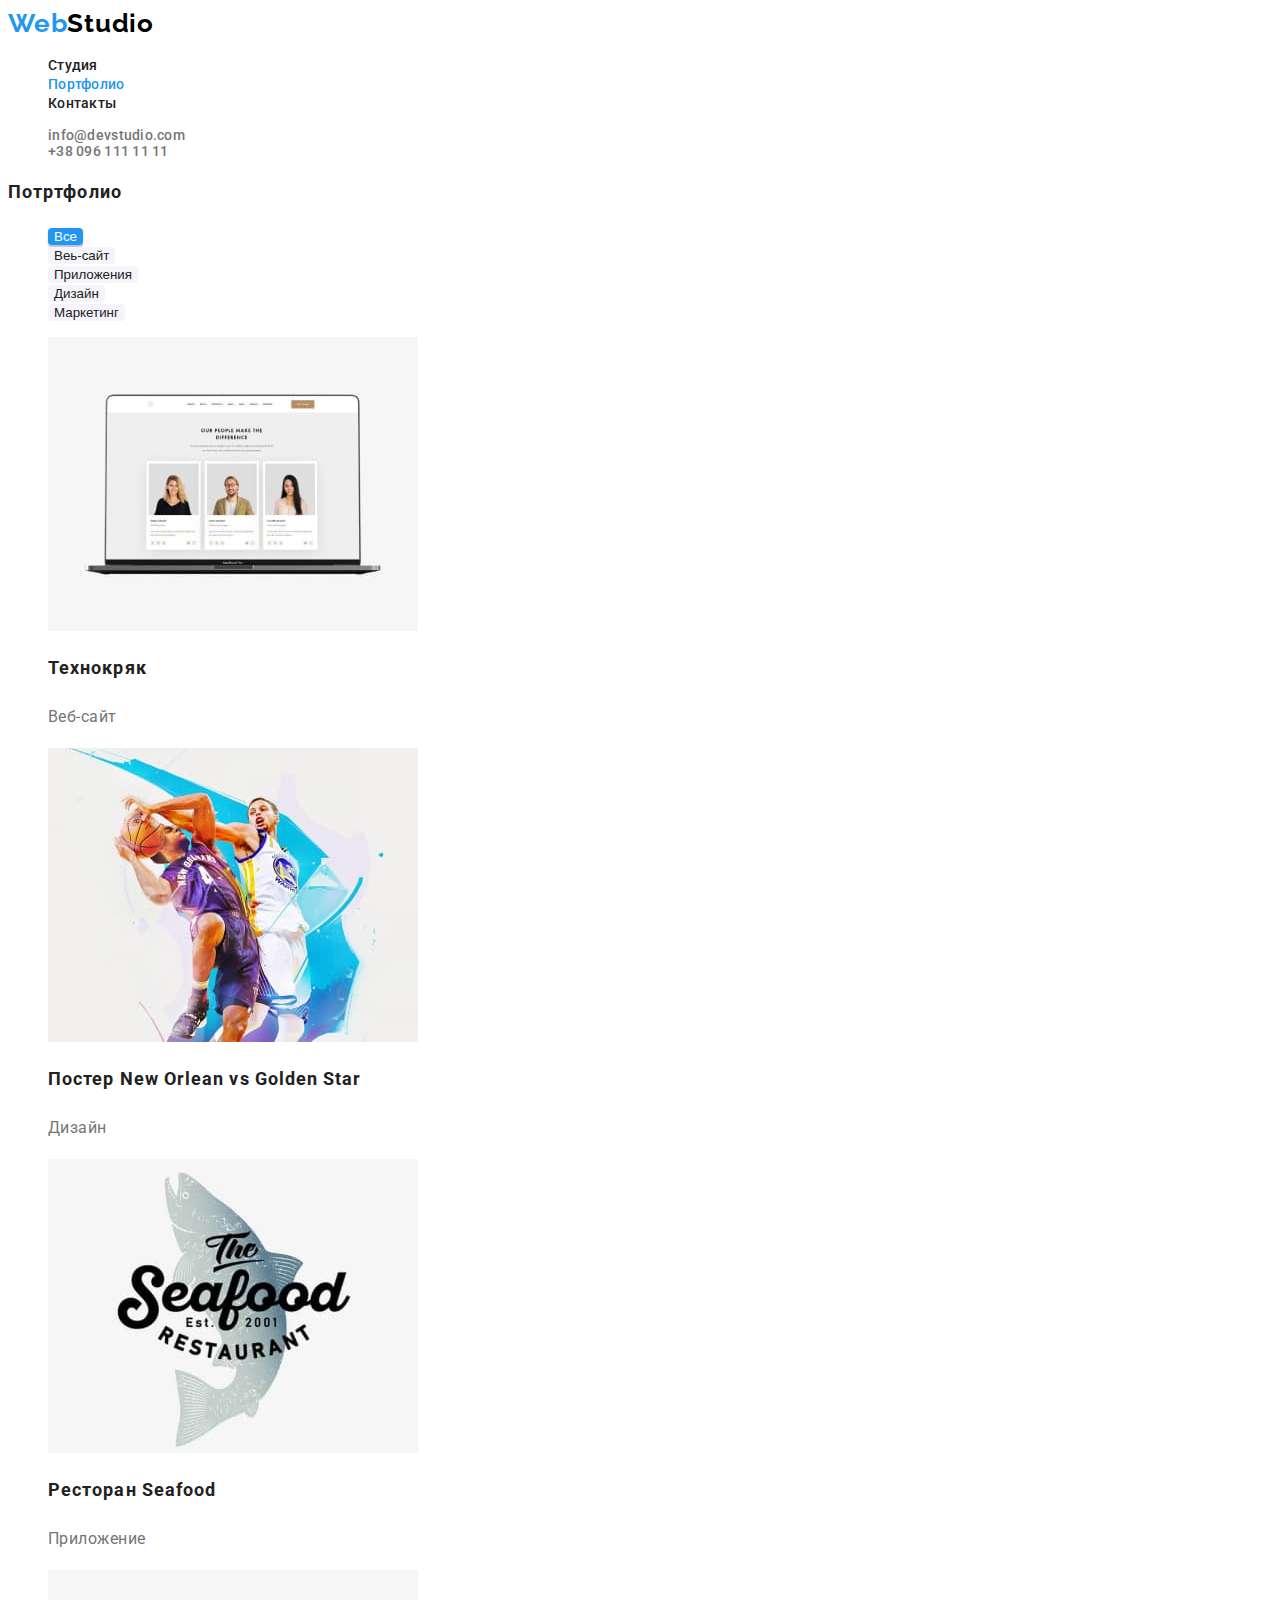
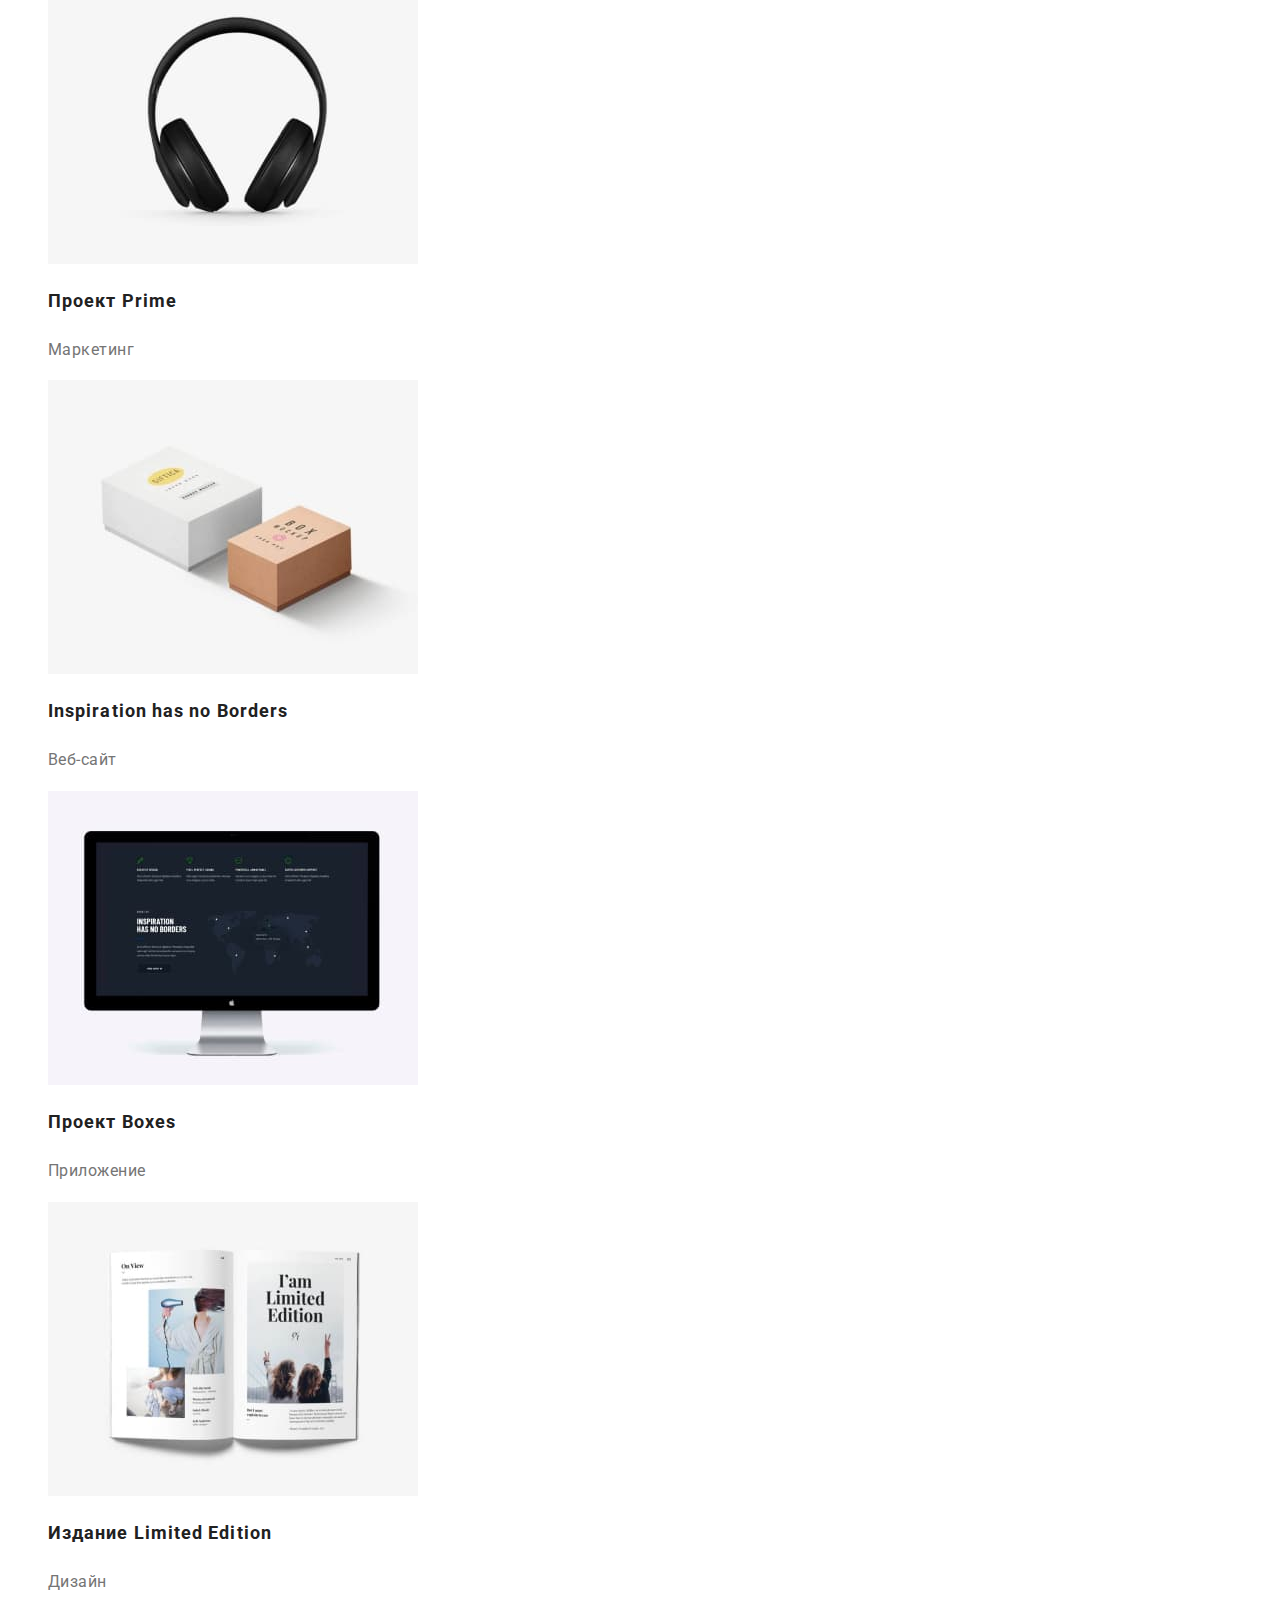
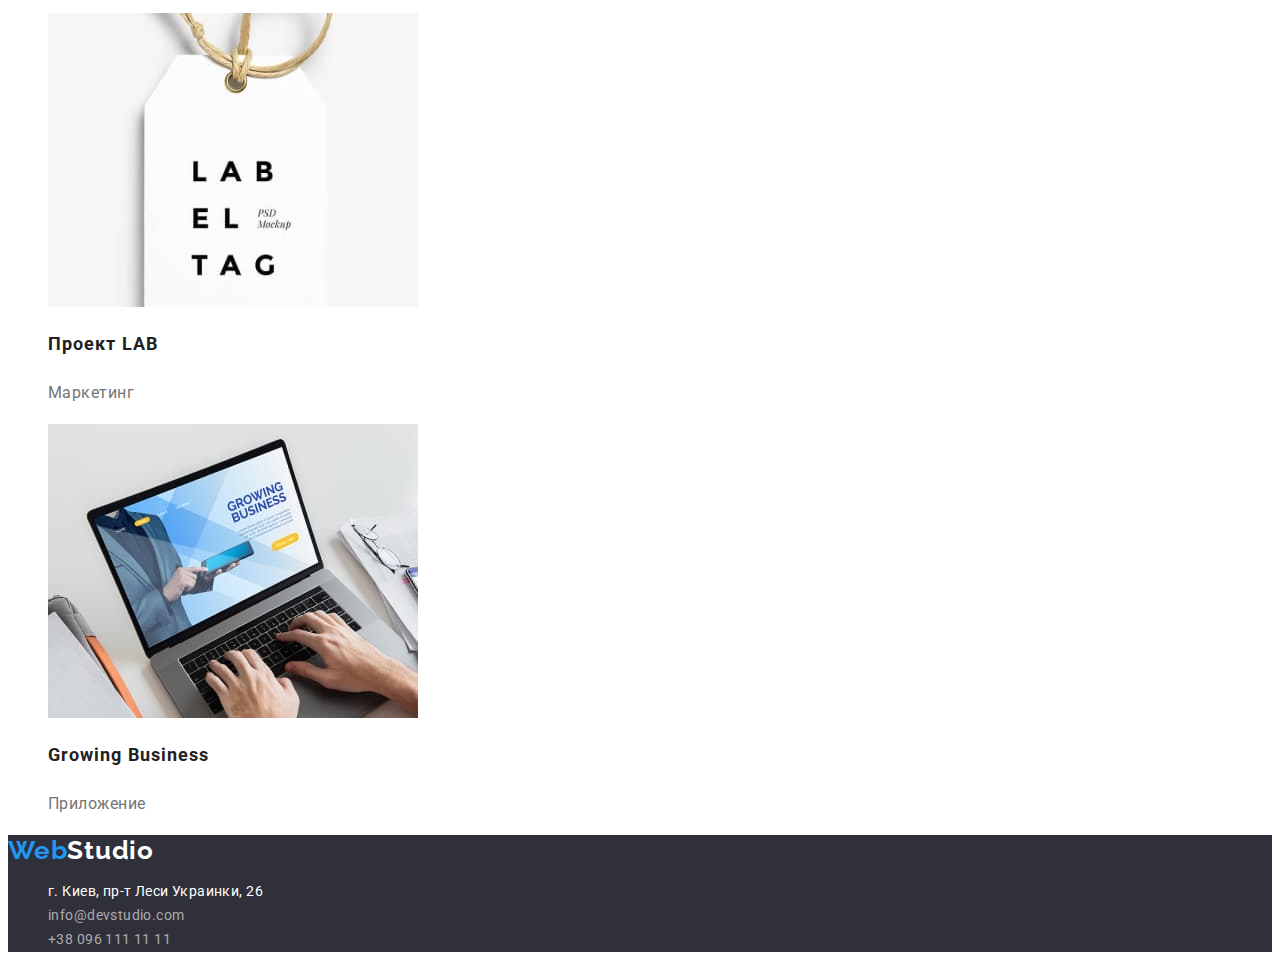
==== portfolio.html @ d1b80192 "Создает клон goit-markup-hw-02" ====
<!DOCTYPE html>
<html lang="en">

<head>
    <meta charset="UTF-8">
    <meta http-equiv="X-UA-Compatible" content="IE=edge">
    <meta name="viewport" content="width=device-width, initial-scale=1.0">
    <title>Document</title>

    <link rel="preconnect" href="https://fonts.googleapis.com">
    <link rel="preconnect" href="https://fonts.gstatic.com" crossorigin>
    <link href="https://fonts.googleapis.com/css2?family=Raleway:wght@700&family=Roboto:wght@400;500;700;900&display=swap" rel="stylesheet">


    <link rel="stylesheet" href="./css/styles.css">

</head>

<body>
    <!-- Menu-->
    <header class="page-header">
        <nav>

            <a href="./index.html" class="logo link"><span class="blue-logo">Web</span>Studio</a>

            <ul class="site-nav list">
                <li><a href="./index.html" class="link">Студия</a></li>
                <li><a href="./portfolio.html" class="link current">Портфолио</a></li>
                <li><a href="#" class="link">Контакты</a></li>
            </ul>
        </nav>

        <ul class="auth-nav list">
            <li><a href="mailto:info@devstudio.com" class="link">info@devstudio.com</a></li>
            <li><a href="tel:+380961111111" class="link">+38 096 111 11 11</a></li>
        </ul>

    </header>

    <main>
        <section class="portfolio">
            <h1 class="title">Потртфолио</h1>
            <ul class="list">
                <li><button type="button" class="button current secondary">Все</button></li>
                <li><button type="button" class="button secondary">Веь-сайт</button></li>
                <li><button type="button" class="button secondary">Приложения</button></li>
                <li><button type="button" class="button secondary">Дизайн</button></li>
                <li><button type="button" class="button secondary">Маркетинг</button></li>
            </ul>
            <ul class="list">
                <li>
                    <a href="" class="link">
                        <img src="./img/portfolio/img-p.jpg" alt="Технокряк">
                        <h2 class="title">Технокряк</h2>
                        <p class="section-text">Веб-сайт</p>
                    </a>

                </li>
                <li>
                    <a href="" class="link">
                        <img src="./img/portfolio/img-p1.jpg" alt="Постер New Orlean vs Golden Star">
                        <h2 class="title">Постер New Orlean vs Golden Star</h2>
                        <p class="section-text">Дизайн</p>
                    </a>

                </li>
                <li>
                    <a href="" class="link">
                        <img src="./img/portfolio/img-p2.jpg" alt="Ресторан Seafood">
                        <h2 class="title">Ресторан Seafood</h2>
                        <p class="section-text">Приложение</p>
                    </a>

                </li>
                <li>
                    <a href="" class="link">
                        <img src="./img/portfolio/img-p3.jpg" alt="Проект Prime">
                        <h2 class="title">Проект Prime</h2>
                        <p class="section-text">Маркетинг</p>
                    </a>
                </li>


                <li>
                    <a href="" class="link">
                        <img src="./img/portfolio/img-p4.jpg" alt="Inspiration has no Borders">
                        <h2 class="title">Inspiration has no Borders</h2>
                        <p class="section-text">Веб-сайт</p>
                    </a>

                </li>
                <li>
                    <a href="" class="link">
                        <img src="./img/portfolio/img-p5.jpg" alt="Проект Boxes">
                        <h2 class="title">Проект Boxes</h2>
                        <p class="section-text">Приложение</p>
                    </a>

                </li>
                <li>
                    <a href="" class="link">
                        <img src="./img/portfolio/img-p6.jpg" alt="Издание Limited Edition">
                        <h2 class="title">Издание Limited Edition</h2>
                        <p class="section-text">Дизайн</p>
                    </a>
                </li>
                <li>
                    <a href="" class="link">
                        <img src="./img/portfolio/img-p7.jpg" alt="Проект LAB">
                        <h2 class="title">Проект LAB</h2>
                        <p class="section-text">Маркетинг</p>
                    </a>
                </li>
                <li>
                    <a href="" class="link">
                        <img src="./img/portfolio/img-p8.jpg" alt="Growing Business">
                        <h2 class="title">Growing Business</h2>
                        <p class="section-text">Приложение</p>

                    </a>
                </li>
            </ul>
        </section>
    </main>

    <!-- Footer-->
    <footer class="footer">
        <a href="./index.html" class="logo link"><span class="blue-logo">Web</span>Studio</a>
        <address>
            <ul class="footer list">
                <li><a href="https://goo.gl/maps/hwr6JyE6x6DrGfeN8" class="link link-address">г. Киев, пр-т Леси Украинки, 26</a></li>
                <li><a href="mailto:info@devstudio.com" class="link">info@devstudio.com</a></li>
                <li><a href="tel:+380961111111" class="link">+38 096 111 11 11</a></li>
            </ul>
        </address>
    </footer>

</body>

</html>
---- css/styles.css ----
/* Цвет основного текста   #757575; */


/* Вторичный цвет текста  #212121; */


/* Акцент  #2196F3; */


/* Фон  #E5E5E5; */


/* Вторичный фон #F5F4FA; */


/*  Raleway 700 Roboto 400 500 700 bold 900 */


/* Цвет кнопок - вторичный #F5F4FA; */

:root {
    --text-primary-color: #757575;
    --text-title-color: #212121;
    --text-secondary-color: #212121;
    --accent-color: #2196F3;
    --white-color: #ffffff;
    --bac-secondary-color: #F5F4FA;
    --batton-primary-color: #2196F3;
    --batton-secondary-color: #F5F4FA;
}

body {
    background-color: var(--white-color);
    color: var(--text-primary-color);
    font-family: 'Roboto', sans-serif;
}

.list {
    list-style: none;
}

.link {
    text-decoration: none
}


/* Header */


/* Logo */

.logo {
    color: #000000;
    font-family: 'Raleway', sans-serif;
    font-weight: 700;
    font-size: 26px;
    line-height: 1.2;
    letter-spacing: 0.03em;
}

.logo .blue-logo {
    color: var(--accent-color);
}

.logo:hover,
.logo:focus {
    color: var(--accent-color);
}


/* Header */


/* Site nav */

.site-nav .link {
    color: var(--text-secondary-color);
    font-weight: 500;
    font-size: 14px;
    line-height: 1.14;
    letter-spacing: 0.02em;
}

.site-nav .link:hover,
.site-nav .link:focus {
    color: var(--accent-color);
}

.site-nav .link.current {
    color: var(--accent-color);
    cursor: pointer
}


/* Auth-nav */

.auth-nav {
    font-weight: 500;
    font-size: 14px;
    line-height: 1.14;
    letter-spacing: 0.02em;
}

.auth-nav .link {
    color: var(--text-primary-color);
}

.auth-nav .link:hover,
.auth-nav .link:focus {
    color: var(--accent-color);
}


/* Hero */

.hero .hero-title {
    background-color: #000000;
    color: var(--white-color);
    font-weight: 900;
    font-size: 44px;
    line-height: 1.36;
    text-align: center;
    letter-spacing: 0.06em;
    text-transform: uppercase;
}


/* Section */

.section .section-title {
    color: var(--text-title-color);
    font-weight: 700;
    font-size: 36px;
    line-height: 1.17;
    text-align: center;
    letter-spacing: 0.03em;
}


/* Advantages */

.advantages .title {
    color: var(--text-title-color);
    font-weight: 700;
    font-size: 14px;
    line-height: 1.14;
    letter-spacing: 0.03em;
    text-transform: uppercase;
}

.section.advantages .section-text {
    color: var(--text-primary-color);
    font-size: 14px;
    line-height: 1.71;
    letter-spacing: 0.03em;
}


/* Team */

.team {
    background-color: var(--bac-secondary-color);
}

.name-text {
    color: var(--text-secondary-color);
    font-weight: 500;
    font-size: 16px;
    line-height: 1.18;
    letter-spacing: 0.03em;
}

.section.team .section-text {
    color: var(--text-primary-color);
    font-size: 16px;
    line-height: 1.18;
    letter-spacing: 0.03em;
}


/* Button */

.button.primary:hover,
.button.primary:focus,
.button.primary:active,
.button {
    background-color: var(--batton-secondary-color);
    color: var(--text-secondary-color);
    border: 0;
    border-radius: 4px;
}

.button:hover,
.button:focus,
.button:active,
.button.primary {
    background-color: var(--batton-primary-color);
    color: var(--white-color);
    cursor: pointer;
}

.button.secondary:hover,
.button.secondary:focus,
.button.secondary:active,
.button.current.secondary {
    box-shadow: 0px 3px 1px rgba(0, 0, 0, 0.1), 0px 1px 2px rgba(0, 0, 0, 0.08), 0px 2px 2px rgba(0, 0, 0, 0.12);
    border-radius: 4px;
}


/* Footer */

.footer {
    background-color: #2F303A;
    color: var(--white-color);
}

.footer .logo.link {
    color: var(--white-color);
}

.footer .link {
    color: rgba(255, 255, 255, 0.6);
}

.footer .link.link-address {
    color: var(--white-color);
}

.footer.list {
    font-style: normal;
    font-size: 14px;
    line-height: 1.71;
    letter-spacing: 0.03em;
}

.footer .link:hover,
.footer .link:focus {
    color: var(--accent-color);
}


/* Portfolio */

.portfolio .current {
    background-color: var(--accent-color);
    color: var(--white-color);
    cursor: pointer
}

.portfolio .title {
    color: var(--text-title-color);
    font-weight: 700;
    font-size: 18px;
    line-height: 2;
    letter-spacing: 0.06em;
}

.portfolio .section-text {
    color: var(--text-primary-color);
    font-size: 16px;
    line-height: 1.87;
    letter-spacing: 0.03em;
}
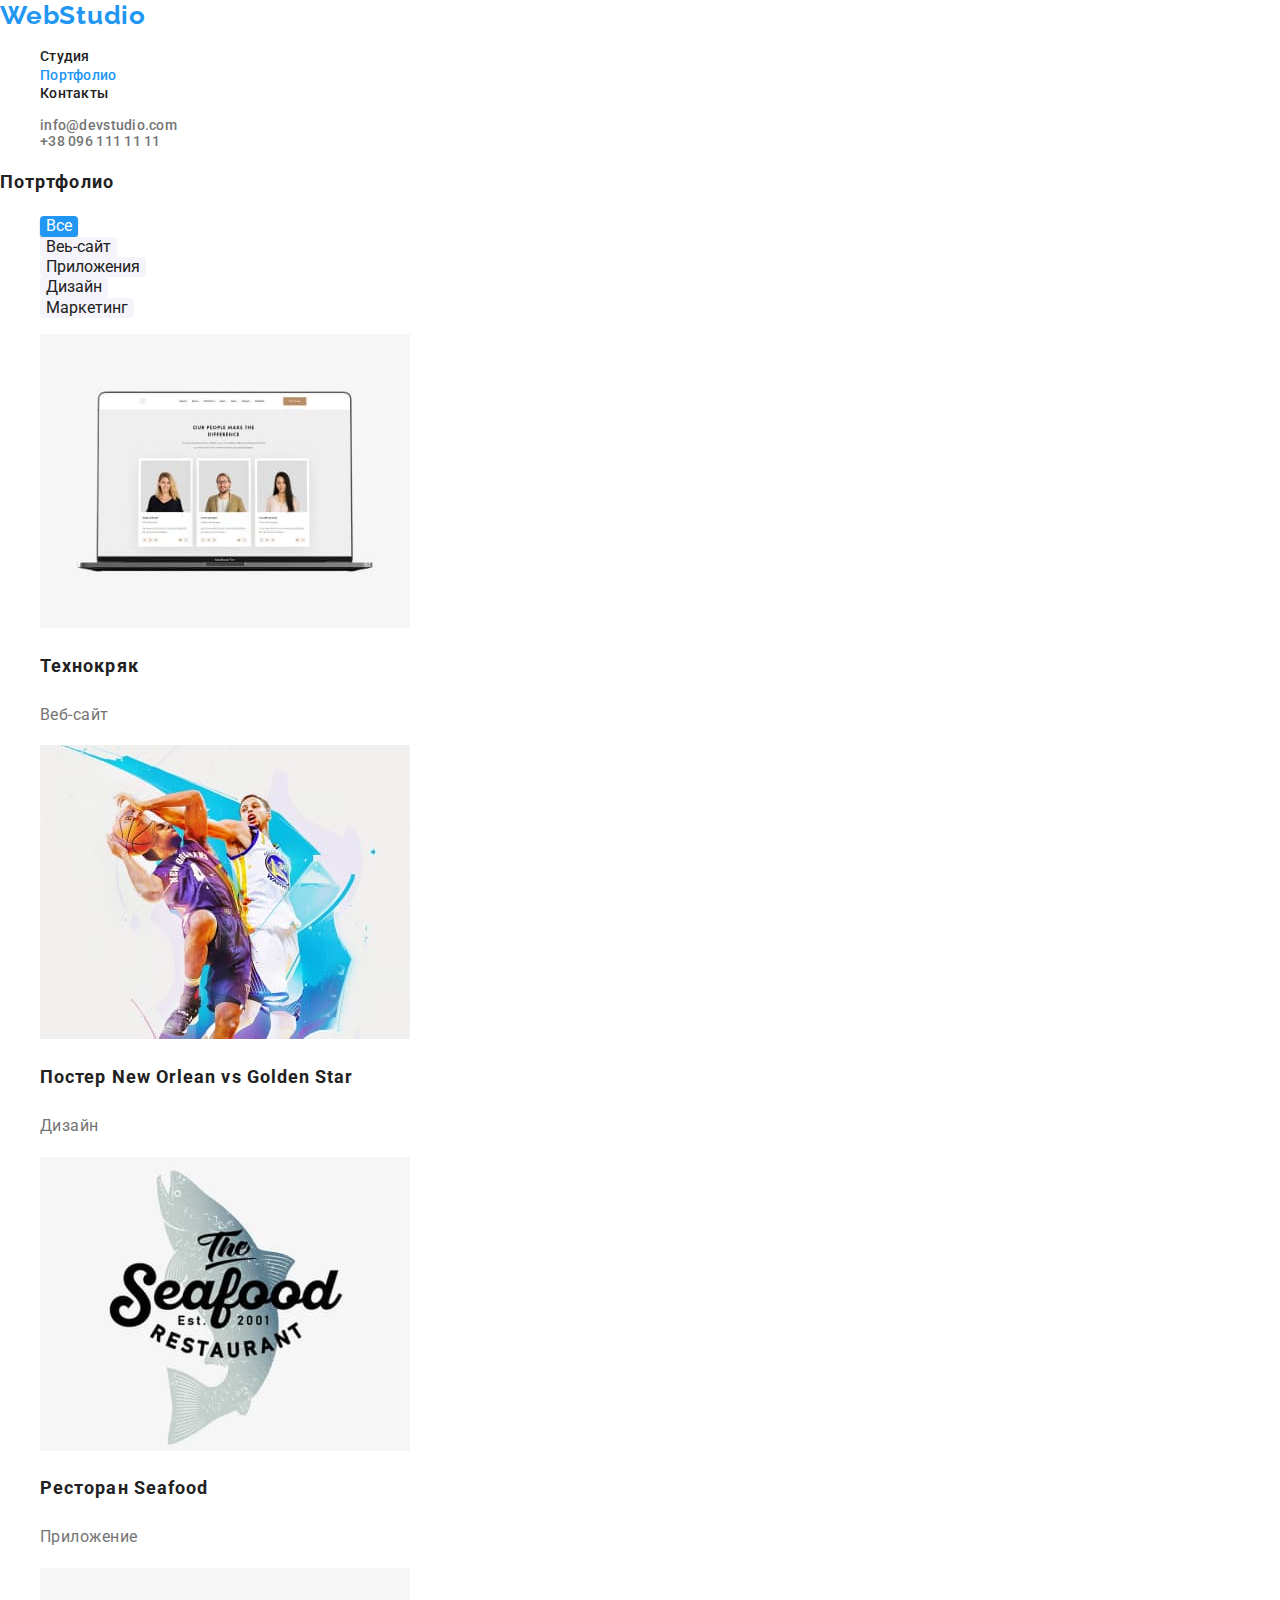
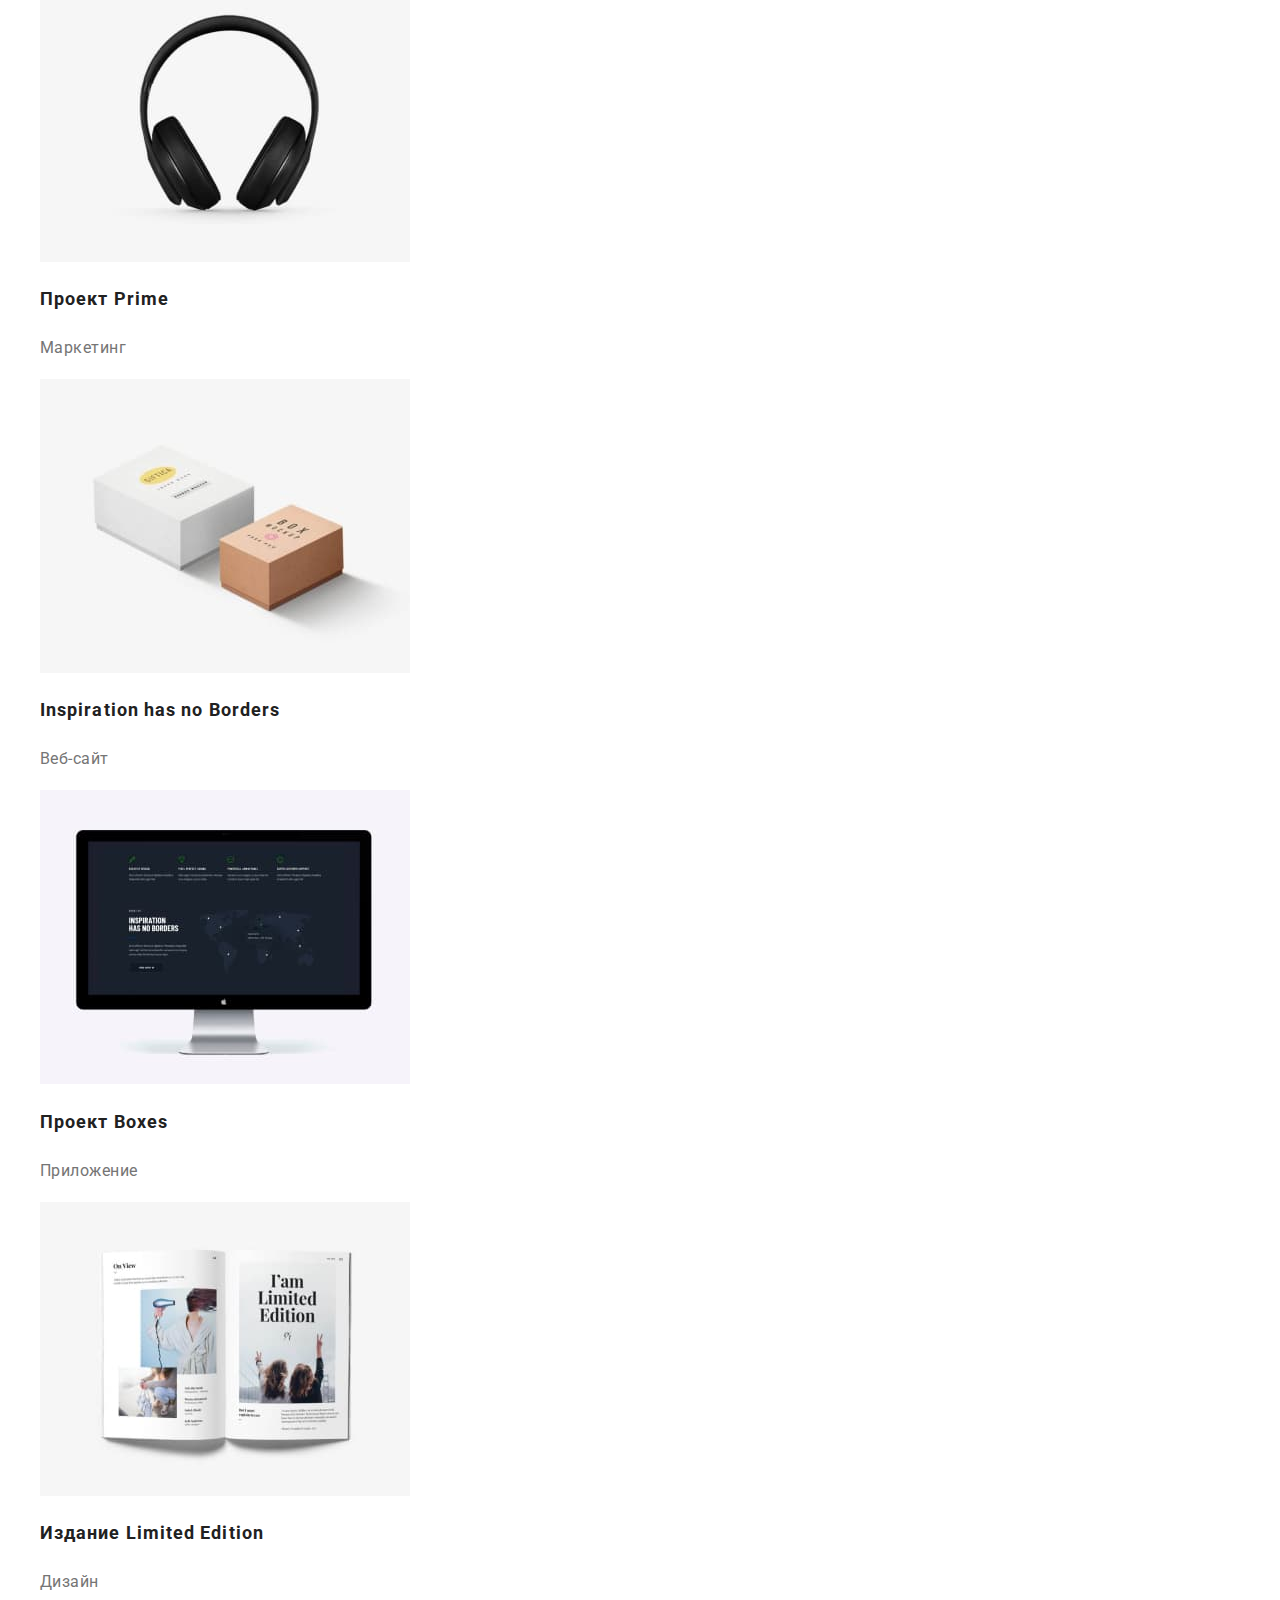
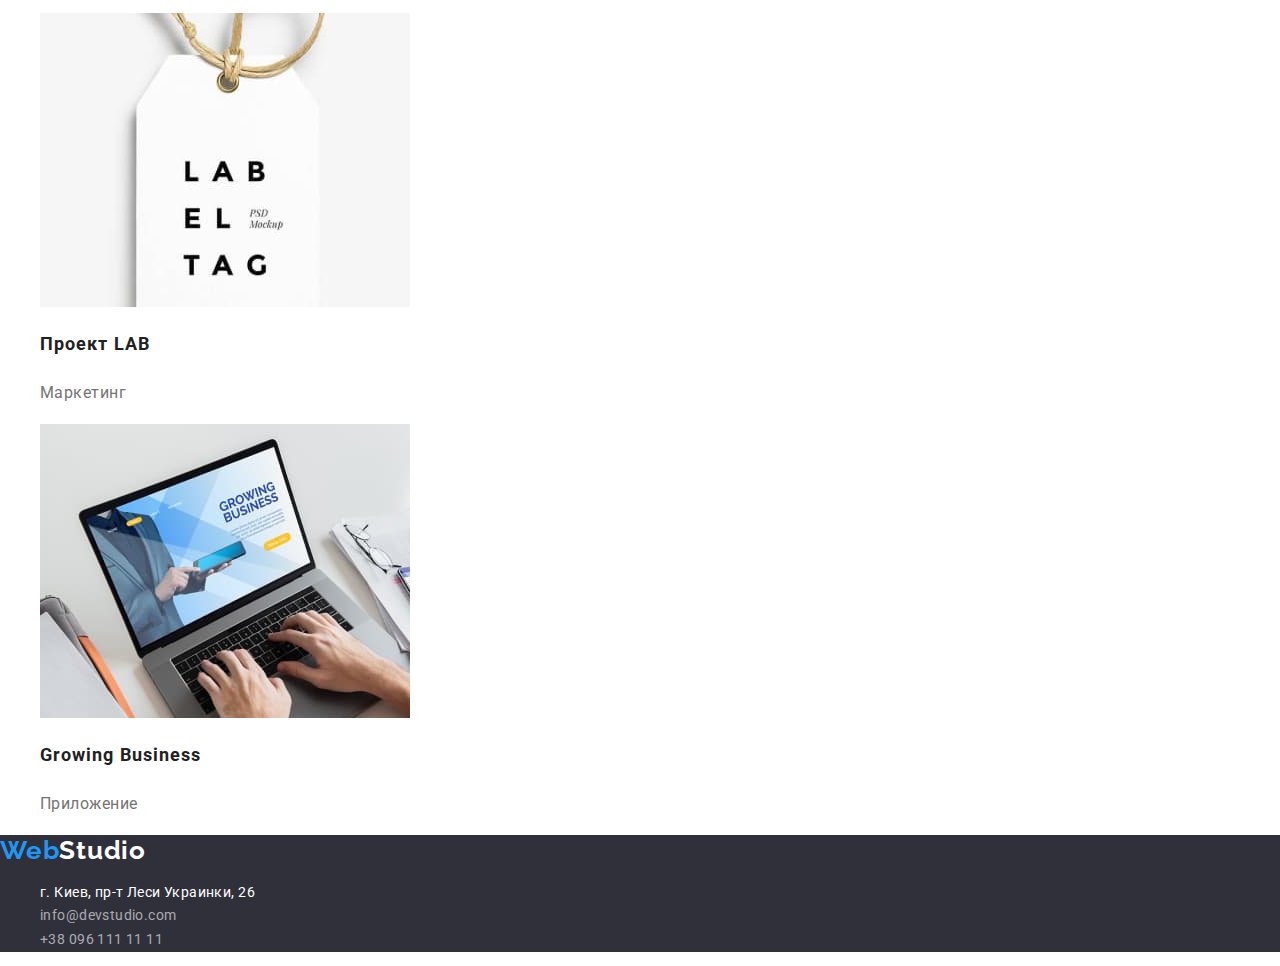
==== commit 3dab1576: "Добавляет элементы и классы" ====
--- a/portfolio.html
+++ b/portfolio.html
@@ -11,6 +11,7 @@
     <link rel="preconnect" href="https://fonts.gstatic.com" crossorigin>
     <link href="https://fonts.googleapis.com/css2?family=Raleway:wght@700&family=Roboto:wght@400;500;700;900&display=swap" rel="stylesheet">
 
+    <link rel="stylesheet" href="https://cdnjs.cloudflare.com/ajax/libs/modern-normalize/1.1.0/modern-normalize.min.css">
 
     <link rel="stylesheet" href="./css/styles.css">
 
@@ -19,120 +20,127 @@
 <body>
     <!-- Menu-->
     <header class="page-header">
-        <nav>
+        <div class="container flex">
+            <nav class="nav-flex">
+                <a href="./index.html" class="logo link"><span class="blue-logo">Web</span>Studio</a>
+                <ul class="site-nav list">
+                    <li class="item"><a href="./index.html" class="link">Студия</a></li>
+                    <li class="item"><a href="./portfolio.html" class="link current">Портфолио</a></li>
+                    <li class="item"><a href="#" class="link">Контакты</a></li>
+                </ul>
+            </nav>
+            <ul class="auth-nav list">
+                <li class="iteam"><a href="mailto:info@devstudio.com" class="link">info@devstudio.com</a></li>
+                <li class="iteam"><a href="tel:+380961111111" class="link">+38 096 111 11 11</a></li>
+            </ul>
 
-            <a href="./index.html" class="logo link"><span class="blue-logo">Web</span>Studio</a>
-
-            <ul class="site-nav list">
-                <li><a href="./index.html" class="link">Студия</a></li>
-                <li><a href="./portfolio.html" class="link current">Портфолио</a></li>
-                <li><a href="#" class="link">Контакты</a></li>
-            </ul>
-        </nav>
-
-        <ul class="auth-nav list">
-            <li><a href="mailto:info@devstudio.com" class="link">info@devstudio.com</a></li>
-            <li><a href="tel:+380961111111" class="link">+38 096 111 11 11</a></li>
-        </ul>
+        </div>
 
     </header>
 
+    <!-- Main -->
     <main>
         <section class="portfolio">
-            <h1 class="title">Потртфолио</h1>
-            <ul class="list">
-                <li><button type="button" class="button current secondary">Все</button></li>
-                <li><button type="button" class="button secondary">Веь-сайт</button></li>
-                <li><button type="button" class="button secondary">Приложения</button></li>
-                <li><button type="button" class="button secondary">Дизайн</button></li>
-                <li><button type="button" class="button secondary">Маркетинг</button></li>
-            </ul>
-            <ul class="list">
-                <li>
-                    <a href="" class="link">
-                        <img src="./img/portfolio/img-p.jpg" alt="Технокряк">
-                        <h2 class="title">Технокряк</h2>
-                        <p class="section-text">Веб-сайт</p>
-                    </a>
+            <div class="container">
+                <h1 class="title">Потртфолио</h1>
+                <ul class="list flex">
+                    <li><button type="button" class="button current secondary">Все</button></li>
+                    <li><button type="button" class="button secondary">Веь-сайт</button></li>
+                    <li><button type="button" class="button secondary">Приложения</button></li>
+                    <li><button type="button" class="button secondary">Дизайн</button></li>
+                    <li><button type="button" class="button secondary">Маркетинг</button></li>
+                </ul>
+                <ul class="list flex">
+                    <li class="iteam">
+                        <a href="" class="link">
+                            <img src="./img/portfolio/img-p.jpg" alt="Технокряк">
+                            <h2 class="title">Технокряк</h2>
+                            <p class="section-text">Веб-сайт</p>
+                        </a>
 
-                </li>
-                <li>
-                    <a href="" class="link">
-                        <img src="./img/portfolio/img-p1.jpg" alt="Постер New Orlean vs Golden Star">
-                        <h2 class="title">Постер New Orlean vs Golden Star</h2>
-                        <p class="section-text">Дизайн</p>
-                    </a>
+                    </li>
+                    <li class="iteam">
+                        <a href="" class="link">
+                            <img src="./img/portfolio/img-p1.jpg" alt="Постер New Orlean vs Golden Star">
+                            <h2 class="title">Постер New Orlean vs Golden Star</h2>
+                            <p class="section-text">Дизайн</p>
+                        </a>
 
-                </li>
-                <li>
-                    <a href="" class="link">
-                        <img src="./img/portfolio/img-p2.jpg" alt="Ресторан Seafood">
-                        <h2 class="title">Ресторан Seafood</h2>
-                        <p class="section-text">Приложение</p>
-                    </a>
+                    </li>
+                    <li class="iteam">
+                        <a href="" class="link">
+                            <img src="./img/portfolio/img-p2.jpg" alt="Ресторан Seafood">
+                            <h2 class="title">Ресторан Seafood</h2>
+                            <p class="section-text">Приложение</p>
+                        </a>
 
-                </li>
-                <li>
-                    <a href="" class="link">
-                        <img src="./img/portfolio/img-p3.jpg" alt="Проект Prime">
-                        <h2 class="title">Проект Prime</h2>
-                        <p class="section-text">Маркетинг</p>
-                    </a>
-                </li>
+                    </li>
+                    <li class="iteam">
+                        <a href="" class="link">
+                            <img src="./img/portfolio/img-p3.jpg" alt="Проект Prime">
+                            <h2 class="title">Проект Prime</h2>
+                            <p class="section-text">Маркетинг</p>
+                        </a>
+                    </li>
 
 
-                <li>
-                    <a href="" class="link">
-                        <img src="./img/portfolio/img-p4.jpg" alt="Inspiration has no Borders">
-                        <h2 class="title">Inspiration has no Borders</h2>
-                        <p class="section-text">Веб-сайт</p>
-                    </a>
+                    <li class="iteam">
+                        <a href="" class="link">
+                            <img src="./img/portfolio/img-p4.jpg" alt="Inspiration has no Borders">
+                            <h2 class="title">Inspiration has no Borders</h2>
+                            <p class="section-text">Веб-сайт</p>
+                        </a>
 
-                </li>
-                <li>
-                    <a href="" class="link">
-                        <img src="./img/portfolio/img-p5.jpg" alt="Проект Boxes">
-                        <h2 class="title">Проект Boxes</h2>
-                        <p class="section-text">Приложение</p>
-                    </a>
+                    </li>
+                    <li class="iteam">
+                        <a href="" class="link">
+                            <img src="./img/portfolio/img-p5.jpg" alt="Проект Boxes">
+                            <h2 class="title">Проект Boxes</h2>
+                            <p class="section-text">Приложение</p>
+                        </a>
 
-                </li>
-                <li>
-                    <a href="" class="link">
-                        <img src="./img/portfolio/img-p6.jpg" alt="Издание Limited Edition">
-                        <h2 class="title">Издание Limited Edition</h2>
-                        <p class="section-text">Дизайн</p>
-                    </a>
-                </li>
-                <li>
-                    <a href="" class="link">
-                        <img src="./img/portfolio/img-p7.jpg" alt="Проект LAB">
-                        <h2 class="title">Проект LAB</h2>
-                        <p class="section-text">Маркетинг</p>
-                    </a>
-                </li>
-                <li>
-                    <a href="" class="link">
-                        <img src="./img/portfolio/img-p8.jpg" alt="Growing Business">
-                        <h2 class="title">Growing Business</h2>
-                        <p class="section-text">Приложение</p>
+                    </li>
+                    <li class="iteam">
+                        <a href="" class="link">
+                            <img src="./img/portfolio/img-p6.jpg" alt="Издание Limited Edition">
+                            <h2 class="title">Издание Limited Edition</h2>
+                            <p class="section-text">Дизайн</p>
+                        </a>
+                    </li>
+                    <li class="iteam">
+                        <a href="" class="link">
+                            <img src="./img/portfolio/img-p7.jpg" alt="Проект LAB">
+                            <h2 class="title">Проект LAB</h2>
+                            <p class="section-text">Маркетинг</p>
+                        </a>
+                    </li>
+                    <li class="iteam">
+                        <a href="" class="link">
+                            <img src="./img/portfolio/img-p8.jpg" alt="Growing Business">
+                            <h2 class="title">Growing Business</h2>
+                            <p class="section-text">Приложение</p>
 
-                    </a>
-                </li>
-            </ul>
+                        </a>
+                    </li>
+                </ul>
+
+            </div>
         </section>
     </main>
 
     <!-- Footer-->
     <footer class="footer">
-        <a href="./index.html" class="logo link"><span class="blue-logo">Web</span>Studio</a>
-        <address>
+        <div class="container">
+            <a href="./index.html" class="logo link"><span class="blue-logo">Web</span>Studio</a>
+            <address>
             <ul class="footer list">
                 <li><a href="https://goo.gl/maps/hwr6JyE6x6DrGfeN8" class="link link-address">г. Киев, пр-т Леси Украинки, 26</a></li>
                 <li><a href="mailto:info@devstudio.com" class="link">info@devstudio.com</a></li>
                 <li><a href="tel:+380961111111" class="link">+38 096 111 11 11</a></li>
             </ul>
         </address>
+
+        </div>
     </footer>
 
 </body>
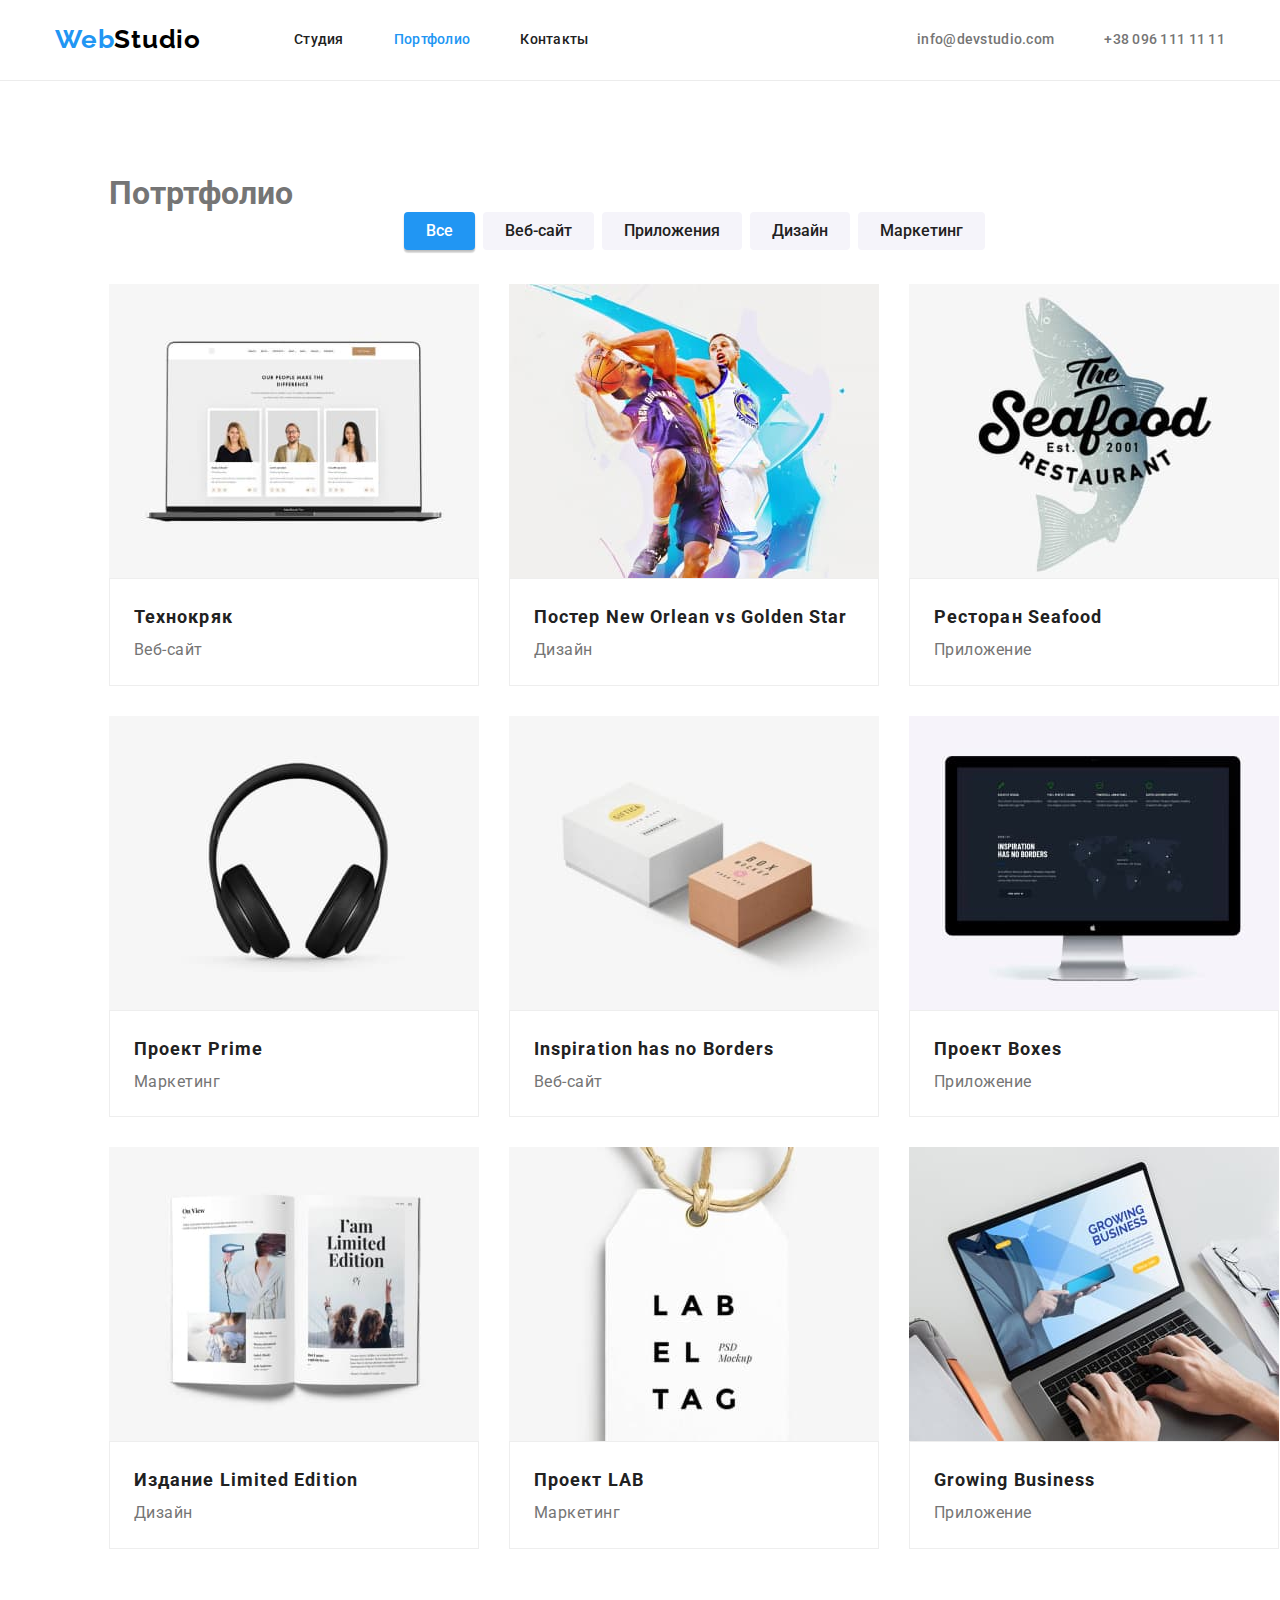
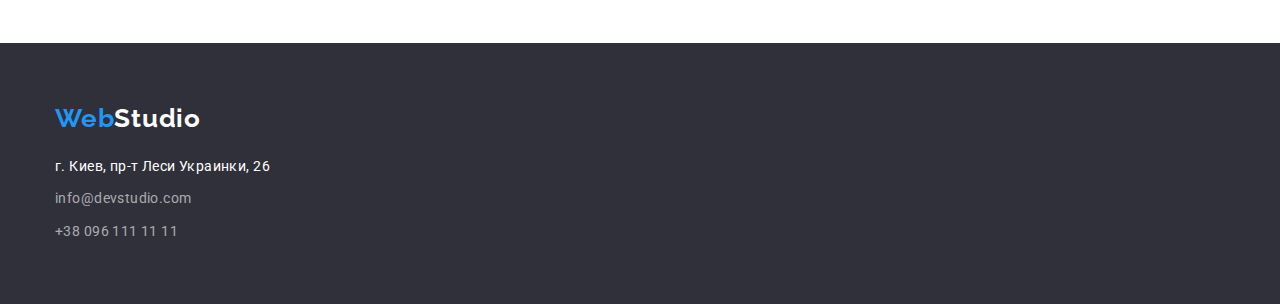
==== commit eaa6b36e: "Обновляет селекторы" ====
--- a/portfolio.html
+++ b/portfolio.html
@@ -15,7 +15,11 @@
 
     <link rel="stylesheet" href="./css/styles.css">
 
+
+
 </head>
+
+
 
 <body>
     <!-- Menu-->
@@ -40,85 +44,103 @@
 
     <!-- Main -->
     <main>
-        <section class="portfolio">
+        <section class="section">
             <div class="container">
                 <h1 class="title">Потртфолио</h1>
-                <ul class="list flex">
-                    <li><button type="button" class="button current secondary">Все</button></li>
-                    <li><button type="button" class="button secondary">Веь-сайт</button></li>
-                    <li><button type="button" class="button secondary">Приложения</button></li>
-                    <li><button type="button" class="button secondary">Дизайн</button></li>
-                    <li><button type="button" class="button secondary">Маркетинг</button></li>
+                <ul class="filter">
+                    <li class="filter-iteam"><button type="button" class="button current secondary">Все</button></li>
+                    <li class="filter-iteam"><button type="button" class="button secondary">Веб-сайт</button></li>
+                    <li class="filter-iteam"><button type="button" class="button secondary">Приложения</button></li>
+                    <li class="filter-iteam"><button type="button" class="button secondary">Дизайн</button></li>
+                    <li class="filter-iteam"><button type="button" class="button secondary">Маркетинг</button></li>
                 </ul>
-                <ul class="list flex">
+                <ul class="gallery">
                     <li class="iteam">
                         <a href="" class="link">
-                            <img src="./img/portfolio/img-p.jpg" alt="Технокряк">
-                            <h2 class="title">Технокряк</h2>
-                            <p class="section-text">Веб-сайт</p>
+                            <img src="./img/portfolio/img-p.jpg" alt="Технокряк" width="370px">
+                            <div class="gallery-desc">
+                                <h2 class="gallery-title">Технокряк</h2>
+                                <p class="gallery-text">Веб-сайт</p>
+                            </div>
                         </a>
 
                     </li>
                     <li class="iteam">
                         <a href="" class="link">
-                            <img src="./img/portfolio/img-p1.jpg" alt="Постер New Orlean vs Golden Star">
-                            <h2 class="title">Постер New Orlean vs Golden Star</h2>
-                            <p class="section-text">Дизайн</p>
+                            <img src="./img/portfolio/img-p1.jpg" alt="Постер New Orlean vs Golden Star" width="370px">
+                            <div class="gallery-desc">
+                                <h2 class="gallery-title">Постер New Orlean vs Golden Star</h2>
+                                <p class="gallery-text">Дизайн</p>
+                            </div>
                         </a>
 
                     </li>
                     <li class="iteam">
                         <a href="" class="link">
-                            <img src="./img/portfolio/img-p2.jpg" alt="Ресторан Seafood">
-                            <h2 class="title">Ресторан Seafood</h2>
-                            <p class="section-text">Приложение</p>
+                            <img src="./img/portfolio/img-p2.jpg" alt="Ресторан Seafood" width="370px">
+                            <div class="gallery-desc">
+                                <h2 class="gallery-title">Ресторан Seafood</h2>
+                                <p class="gallery-text">Приложение</p>
+                            </div>
                         </a>
 
                     </li>
                     <li class="iteam">
                         <a href="" class="link">
-                            <img src="./img/portfolio/img-p3.jpg" alt="Проект Prime">
-                            <h2 class="title">Проект Prime</h2>
-                            <p class="section-text">Маркетинг</p>
+                            <img src="./img/portfolio/img-p3.jpg" alt="Проект Prime" width="370px">
+                            <div class="gallery-desc">
+                                <h2 class="gallery-title">Проект Prime</h2>
+                                <p class="gallery-text">Маркетинг</p>
+                            </div>
                         </a>
                     </li>
 
 
                     <li class="iteam">
                         <a href="" class="link">
-                            <img src="./img/portfolio/img-p4.jpg" alt="Inspiration has no Borders">
-                            <h2 class="title">Inspiration has no Borders</h2>
-                            <p class="section-text">Веб-сайт</p>
+                            <img src="./img/portfolio/img-p4.jpg" alt="Inspiration has no Borders" width="370px">
+                            <div class="gallery-desc">
+                                <h2 class="gallery-title">Inspiration has no Borders</h2>
+                                <p class="gallery-text">Веб-сайт</p>
+                            </div>
                         </a>
 
                     </li>
                     <li class="iteam">
                         <a href="" class="link">
-                            <img src="./img/portfolio/img-p5.jpg" alt="Проект Boxes">
-                            <h2 class="title">Проект Boxes</h2>
-                            <p class="section-text">Приложение</p>
+                            <img src="./img/portfolio/img-p5.jpg" alt="Проект Boxes" width="370px">
+                            <div class="gallery-desc">
+                                <h2 class="gallery-title">Проект Boxes</h2>
+                                <p class="gallery-text">Приложение</p>
+                            </div>
                         </a>
 
                     </li>
                     <li class="iteam">
                         <a href="" class="link">
-                            <img src="./img/portfolio/img-p6.jpg" alt="Издание Limited Edition">
-                            <h2 class="title">Издание Limited Edition</h2>
-                            <p class="section-text">Дизайн</p>
+                            <img src="./img/portfolio/img-p6.jpg" alt="Издание Limited Edition" width="370px">
+                            <div class="gallery-desc">
+                                <h2 class="gallery-title">Издание Limited Edition</h2>
+                                <p class="gallery-text">Дизайн</p>
+                            </div>
                         </a>
                     </li>
                     <li class="iteam">
                         <a href="" class="link">
-                            <img src="./img/portfolio/img-p7.jpg" alt="Проект LAB">
-                            <h2 class="title">Проект LAB</h2>
-                            <p class="section-text">Маркетинг</p>
+                            <img src="./img/portfolio/img-p7.jpg" alt="Проект LAB" width="370px">
+                            <div class="gallery-desc">
+                                <h2 class="gallery-title">Проект LAB</h2>
+                                <p class="gallery-text">Маркетинг</p>
+                            </div>
                         </a>
                     </li>
                     <li class="iteam">
                         <a href="" class="link">
-                            <img src="./img/portfolio/img-p8.jpg" alt="Growing Business">
-                            <h2 class="title">Growing Business</h2>
-                            <p class="section-text">Приложение</p>
+                            <img src="./img/portfolio/img-p8.jpg" alt="Growing Business" width="370px">
+                            <div class="gallery-desc">
+                                <h2 class="gallery-title">Growing Business</h2>
+                                <p class="gallery-text">Приложение</p>
+                            </div>
 
                         </a>
                     </li>
@@ -132,13 +154,13 @@
     <footer class="footer">
         <div class="container">
             <a href="./index.html" class="logo link"><span class="blue-logo">Web</span>Studio</a>
-            <address>
-            <ul class="footer list">
-                <li><a href="https://goo.gl/maps/hwr6JyE6x6DrGfeN8" class="link link-address">г. Киев, пр-т Леси Украинки, 26</a></li>
-                <li><a href="mailto:info@devstudio.com" class="link">info@devstudio.com</a></li>
-                <li><a href="tel:+380961111111" class="link">+38 096 111 11 11</a></li>
-            </ul>
-        </address>
+            <address class="address">
+                <ul class="address-desc">
+                    <li class="address-item"><a href="https://goo.gl/maps/hwr6JyE6x6DrGfeN8" class="link link-address">г. Киев, пр-т Леси Украинки, 26</a></li>
+                    <li class="address-item"><a href="mailto:info@devstudio.com" class="link">info@devstudio.com</a></li>
+                    <li class="address-item"><a href="tel:+380961111111" class="link">+38 096 111 11 11</a></li>
+                </ul>
+            </address>
 
         </div>
     </footer>
--- a/css/styles.css
+++ b/css/styles.css
@@ -35,16 +35,39 @@
     font-family: 'Roboto', sans-serif;
 }
 
-.list {
+h1,
+h2,
+h3,
+p {
+    margin: 0;
+}
+
+ul {
+    padding: 0;
+    margin: 0;
     list-style: none;
+}
+
+img {
+    display: block;
+    width: 100%;
+    height: auto;
 }
 
 .link {
     text-decoration: none
 }
 
-
-/* Header */
+.container {
+    width: 1200px;
+    margin: 0 auto;
+    padding: 0 15px;
+    /* outline: 2px solid tomato; */
+}
+
+.flex {
+    display: flex;
+}
 
 
 /* Logo */
@@ -70,17 +93,42 @@
 
 /* Header */
 
+.page-header {
+    border-bottom: 1px solid #ECECEC;
+}
+
+.container.flex {
+    align-items: center;
+}
+
 
 /* Site nav */
 
-.site-nav .link {
-    color: var(--text-secondary-color);
+.site-nav {
+    display: flex;
+    margin-left: 93px;
     font-weight: 500;
     font-size: 14px;
     line-height: 1.14;
     letter-spacing: 0.02em;
 }
 
+.nav-flex {
+    display: flex;
+    align-items: center;
+}
+
+.site-nav .item:not(:last-child) {
+    margin-right: 50px;
+}
+
+.site-nav .link {
+    display: block;
+    padding-top: 32px;
+    padding-bottom: 32px;
+    color: var(--text-secondary-color);
+}
+
 .site-nav .link:hover,
 .site-nav .link:focus {
     color: var(--accent-color);
@@ -95,10 +143,16 @@
 /* Auth-nav */
 
 .auth-nav {
+    display: flex;
     font-weight: 500;
     font-size: 14px;
     line-height: 1.14;
     letter-spacing: 0.02em;
+    margin-left: auto;
+}
+
+.auth-nav>.iteam:first-child {
+    margin-right: 50px;
 }
 
 .auth-nav .link {
@@ -113,19 +167,32 @@
 
 /* Hero */
 
+.hero {
+    padding: 200px 0;
+    text-align: center;
+    background-color: #000000;
+}
+
 .hero .hero-title {
-    background-color: #000000;
-    color: var(--white-color);
+    color: var(--white-color);
+    width: 696px;
     font-weight: 900;
     font-size: 44px;
     line-height: 1.36;
-    text-align: center;
     letter-spacing: 0.06em;
     text-transform: uppercase;
+    margin-top: 0;
+    margin-bottom: 30px;
+    margin-left: auto;
+    margin-right: auto;
 }
 
 
 /* Section */
+
+.section {
+    padding: 94px;
+}
 
 .section .section-title {
     color: var(--text-title-color);
@@ -134,69 +201,137 @@
     line-height: 1.17;
     text-align: center;
     letter-spacing: 0.03em;
+    margin-top: 0;
+    margin-bottom: 50px;
 }
 
 
 /* Advantages */
 
-.advantages .title {
+.advantages {
+    display: flex;
+    justify-content: space-between;
+}
+
+.advantages-item {
+    width: 270px;
+    /* outline: 2px solid tomato; */
+}
+
+.advantages-title {
     color: var(--text-title-color);
     font-weight: 700;
     font-size: 14px;
     line-height: 1.14;
     letter-spacing: 0.03em;
     text-transform: uppercase;
-}
-
-.section.advantages .section-text {
+    margin-top: 0;
+    margin-bottom: 10px;
+}
+
+.advantages-text {
     color: var(--text-primary-color);
     font-size: 14px;
     line-height: 1.71;
     letter-spacing: 0.03em;
+    margin-top: 0;
+    margin-bottom: 0;
+}
+
+
+/* What are we doing */
+
+.doing {
+    display: flex;
+    padding-top: 0;
+}
+
+.doing-item:not(:last-child) {
+    margin-right: 30px;
 }
 
 
 /* Team */
 
 .team {
+    display: flex;
     background-color: var(--bac-secondary-color);
 }
 
-.name-text {
+.team-item {
+    box-shadow: 0px 1px 3px rgba(0, 0, 0, 0.12), 0px 1px 1px rgba(0, 0, 0, 0.14), 0px 2px 1px rgba(0, 0, 0, 0.2);
+    border-radius: 0px 0px 4px 4px;
+}
+
+.team-item:not(:last-child) {
+    margin-right: 30px;
+}
+
+.team-desc {
+    background: #FFFFFF;
+    padding: 30px 0;
+    text-align: center;
+}
+
+.team-title {
     color: var(--text-secondary-color);
     font-weight: 500;
     font-size: 16px;
     line-height: 1.18;
     letter-spacing: 0.03em;
-}
-
-.section.team .section-text {
+    margin-bottom: 10px;
+}
+
+.team-text {
     color: var(--text-primary-color);
     font-size: 16px;
     line-height: 1.18;
     letter-spacing: 0.03em;
+    margin-top: 0;
+    margin-bottom: 0;
 }
 
 
 /* Button */
+
+.button {
+    display: inline-block;
+    padding: 6px 22px;
+    background-color: var(--batton-secondary-color);
+    color: var(--text-secondary-color);
+    border: 0px solid transparent;
+    border-radius: 4px;
+    cursor: pointer;
+    font-weight: 500;
+    font-size: 16px;
+    line-height: 1.62;
+    text-decoration: none;
+    text-align: center;
+}
+
+.button:hover,
+.button:focus,
+.button:active {
+    background-color: var(--batton-primary-color);
+    color: var(--white-color);
+}
+
+.button.primary {
+    background-color: var(--batton-primary-color);
+    color: var(--white-color);
+    padding: 10px 32px;
+    font-weight: 700;
+    font-size: 16px;
+    line-height: 1.88;
+}
 
 .button.primary:hover,
 .button.primary:focus,
-.button.primary:active,
-.button {
+.button.primary:active {
     background-color: var(--batton-secondary-color);
-    color: var(--text-secondary-color);
-    border: 0;
-    border-radius: 4px;
-}
-
-.button:hover,
-.button:focus,
-.button:active,
-.button.primary {
-    background-color: var(--batton-primary-color);
-    color: var(--white-color);
+    color: var(--batton-primary-color);
     cursor: pointer;
+    padding: 10px 32px;
 }
 
 .button.secondary:hover,
@@ -204,7 +339,6 @@
 .button.secondary:active,
 .button.current.secondary {
     box-shadow: 0px 3px 1px rgba(0, 0, 0, 0.1), 0px 1px 2px rgba(0, 0, 0, 0.08), 0px 2px 2px rgba(0, 0, 0, 0.12);
-    border-radius: 4px;
 }
 
 
@@ -213,6 +347,8 @@
 .footer {
     background-color: #2F303A;
     color: var(--white-color);
+    padding-top: 60px;
+    padding-bottom: 60px;
 }
 
 .footer .logo.link {
@@ -223,17 +359,25 @@
     color: rgba(255, 255, 255, 0.6);
 }
 
+.address {
+    margin-top: 20px;
+}
+
 .footer .link.link-address {
     color: var(--white-color);
 }
 
-.footer.list {
+.address-desc {
     font-style: normal;
     font-size: 14px;
     line-height: 1.71;
     letter-spacing: 0.03em;
 }
 
+.address-item:not(:last-child) {
+    margin-bottom: 9px;
+}
+
 .footer .link:hover,
 .footer .link:focus {
     color: var(--accent-color);
@@ -242,23 +386,63 @@
 
 /* Portfolio */
 
-.portfolio .current {
+
+/* Filter */
+
+.filter {
+    display: flex;
+    justify-content: center;
+    margin-bottom: 34px;
+}
+
+.filter-iteam:not(:last-child) {
+    margin-right: 8px;
+}
+
+.filter .current {
     background-color: var(--accent-color);
     color: var(--white-color);
     cursor: pointer
 }
 
-.portfolio .title {
+
+/* Gallery */
+
+.gallery {
+    display: flex;
+    flex-wrap: wrap;
+}
+
+.gallery .iteam {
+    width: calc((100% - 60px) / 3);
+}
+
+.gallery .iteam:not(:nth-child(3n)) {
+    margin-right: 30px;
+}
+
+.gallery .iteam:not(:nth-last-child(-n+3)) {
+    margin-bottom: 30px;
+}
+
+.gallery-desc {
+    border: 1px solid #EEEEEE;
+    box-sizing: border-box;
+}
+
+.gallery-title {
     color: var(--text-title-color);
     font-weight: 700;
     font-size: 18px;
     line-height: 2;
     letter-spacing: 0.06em;
-}
-
-.portfolio .section-text {
+    margin: 20px 24px 0 24px;
+}
+
+.gallery-text {
     color: var(--text-primary-color);
     font-size: 16px;
     line-height: 1.87;
     letter-spacing: 0.03em;
+    margin: 0 24px 20px 24px;
 }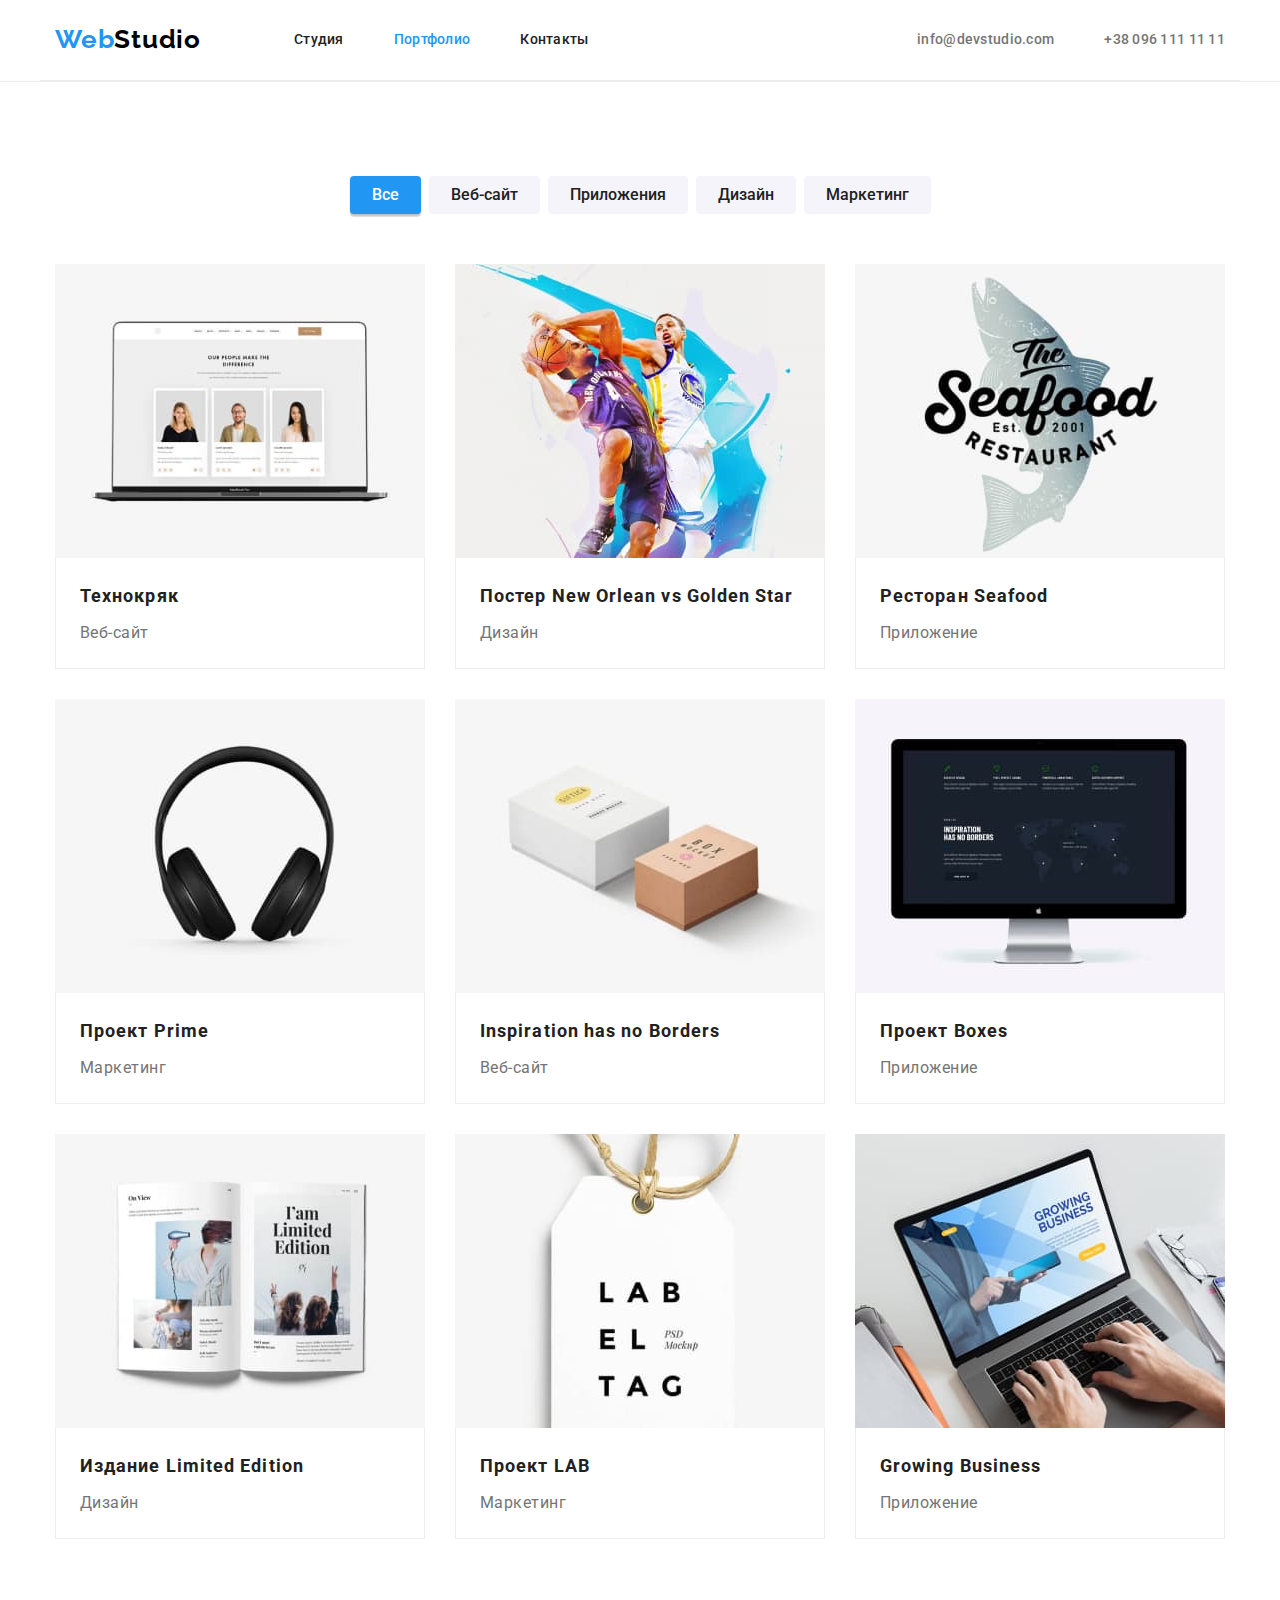
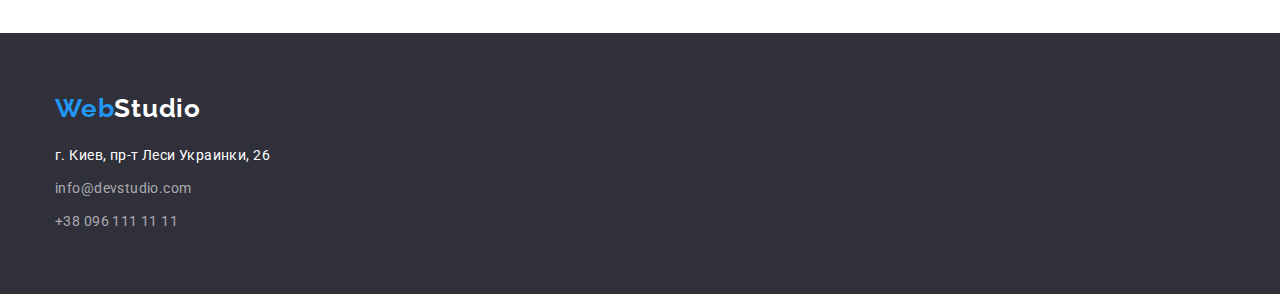
==== commit d816a73d: "Правит классы и скрывает необходимые заголовки" ====
--- a/portfolio.html
+++ b/portfolio.html
@@ -24,16 +24,16 @@
 <body>
     <!-- Menu-->
     <header class="page-header">
-        <div class="container flex">
+        <div class="container page-header">
             <nav class="nav-flex">
                 <a href="./index.html" class="logo link"><span class="blue-logo">Web</span>Studio</a>
-                <ul class="site-nav list">
-                    <li class="item"><a href="./index.html" class="link">Студия</a></li>
+                <ul class="site-nav ">
+                    <li class="item"><a href="./index.html" class="link ">Студия</a></li>
                     <li class="item"><a href="./portfolio.html" class="link current">Портфолио</a></li>
                     <li class="item"><a href="#" class="link">Контакты</a></li>
                 </ul>
             </nav>
-            <ul class="auth-nav list">
+            <ul class="auth-nav ">
                 <li class="iteam"><a href="mailto:info@devstudio.com" class="link">info@devstudio.com</a></li>
                 <li class="iteam"><a href="tel:+380961111111" class="link">+38 096 111 11 11</a></li>
             </ul>
@@ -46,7 +46,7 @@
     <main>
         <section class="section">
             <div class="container">
-                <h1 class="title">Потртфолио</h1>
+                <h1 class="visually-hidden">Потртфолио</h1>
                 <ul class="filter">
                     <li class="filter-iteam"><button type="button" class="button current secondary">Все</button></li>
                     <li class="filter-iteam"><button type="button" class="button secondary">Веб-сайт</button></li>
--- a/css/styles.css
+++ b/css/styles.css
@@ -54,6 +54,19 @@
     height: auto;
 }
 
+.visually-hidden {
+    position: absolute;
+    width: 1px;
+    height: 1px;
+    margin: -1px;
+    border: 0;
+    padding: 0;
+    white-space: nowrap;
+    clip-path: inset(100%);
+    clip: rect(0 0 0 0);
+    overflow: hidden;
+}
+
 .link {
     text-decoration: none
 }
@@ -63,10 +76,6 @@
     margin: 0 auto;
     padding: 0 15px;
     /* outline: 2px solid tomato; */
-}
-
-.flex {
-    display: flex;
 }
 
 
@@ -97,7 +106,8 @@
     border-bottom: 1px solid #ECECEC;
 }
 
-.container.flex {
+.container.page-header {
+    display: flex;
     align-items: center;
 }
 
@@ -191,7 +201,7 @@
 /* Section */
 
 .section {
-    padding: 94px;
+    padding: 94px 0;
 }
 
 .section .section-title {
@@ -241,9 +251,12 @@
 
 /* What are we doing */
 
+.doing-section {
+    padding-top: 0;
+}
+
 .doing {
     display: flex;
-    padding-top: 0;
 }
 
 .doing-item:not(:last-child) {
@@ -253,9 +266,12 @@
 
 /* Team */
 
+.team-section {
+    background-color: var(--bac-secondary-color);
+}
+
 .team {
     display: flex;
-    background-color: var(--bac-secondary-color);
 }
 
 .team-item {
@@ -392,7 +408,7 @@
 .filter {
     display: flex;
     justify-content: center;
-    margin-bottom: 34px;
+    margin-bottom: 50px;
 }
 
 .filter-iteam:not(:last-child) {
@@ -428,6 +444,8 @@
 .gallery-desc {
     border: 1px solid #EEEEEE;
     box-sizing: border-box;
+    border-top: none;
+    padding: 20px 24px;
 }
 
 .gallery-title {
@@ -436,7 +454,7 @@
     font-size: 18px;
     line-height: 2;
     letter-spacing: 0.06em;
-    margin: 20px 24px 0 24px;
+    margin-bottom: 4px;
 }
 
 .gallery-text {
@@ -444,5 +462,4 @@
     font-size: 16px;
     line-height: 1.87;
     letter-spacing: 0.03em;
-    margin: 0 24px 20px 24px;
 }